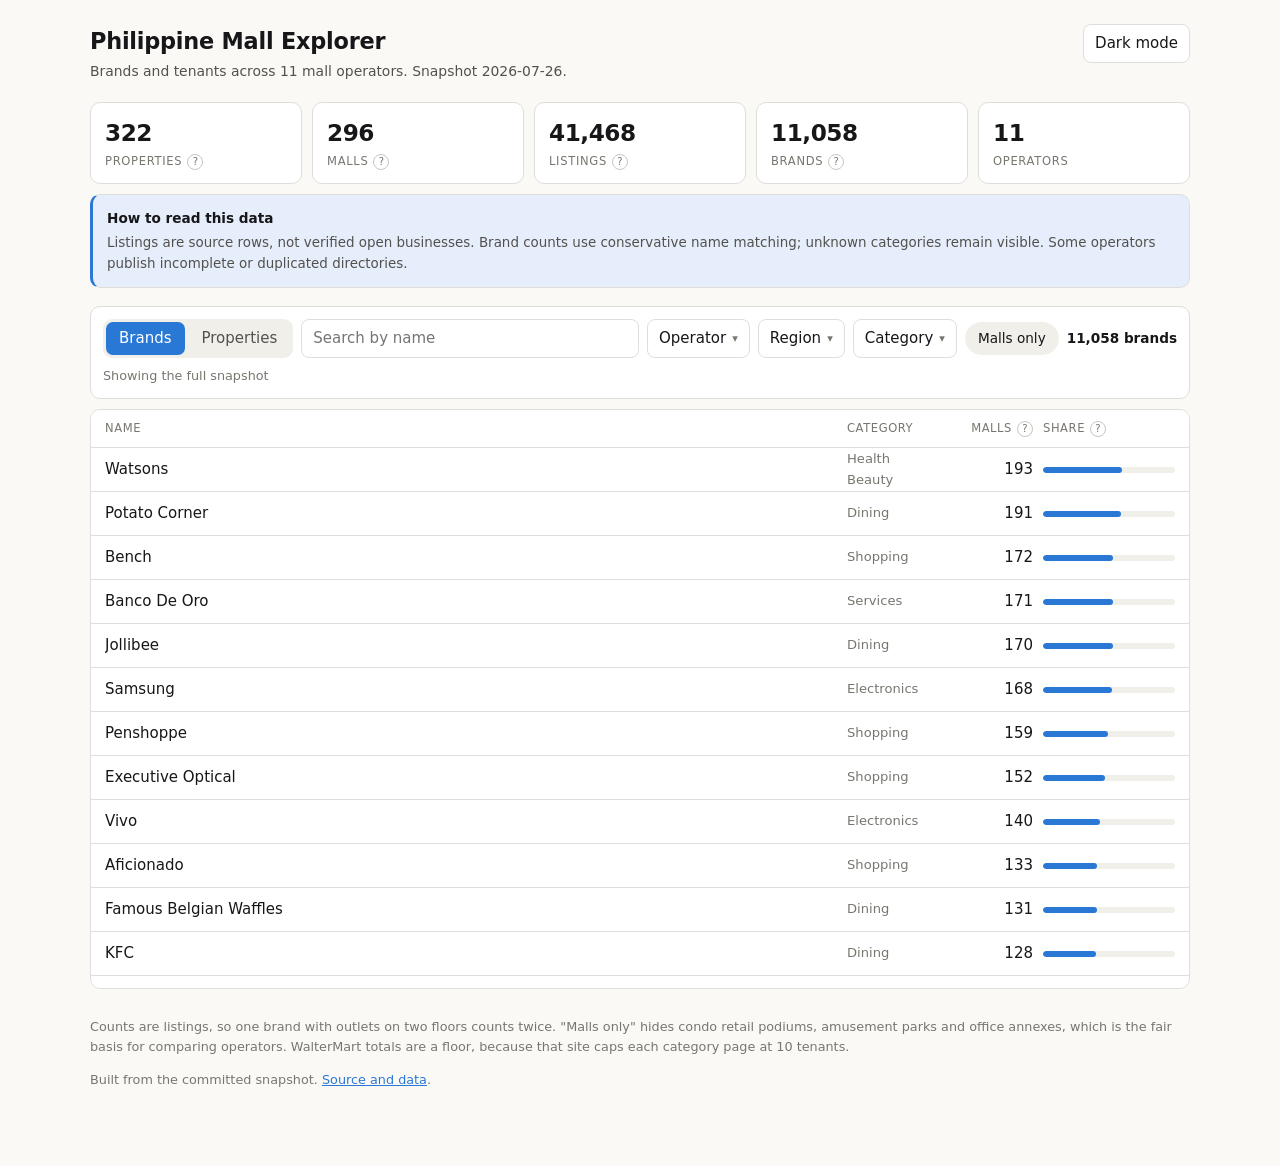
==== 4_website/site/index.html @ 61d58e34 "fix tooltips rendering as label text, and make column help follow the view The tooltips were opening" ====
<!doctype html>
<html lang="en">
<head>
<meta charset="utf-8">
<meta name="viewport" content="width=device-width, initial-scale=1">
<title>Philippine Mall Explorer</title>
<meta name="description" content="Search brands and tenants across 12 Philippine mall operators.">
<!-- Strict policy: no inline script, no remote origins. Everything this page
     needs is served from its own directory. -->
<meta http-equiv="Content-Security-Policy"
      content="default-src 'none'; script-src 'self'; style-src 'self'; connect-src 'self'; img-src 'self' data:; base-uri 'none'; form-action 'none';">
<meta name="referrer" content="no-referrer">
<link rel="icon" href="data:image/svg+xml,%3Csvg xmlns='http://www.w3.org/2000/svg' viewBox='0 0 16 16'%3E%3Crect width='16' height='16' rx='3' fill='%232a78d6'/%3E%3C/svg%3E">
<link rel="stylesheet" href="styles.css">
</head>
<body data-bundle="data-c61b09e41cab.json" data-snapshot="2026-07-26">
<div class="wrap">

  <header>
    <div>
      <h1>Philippine Mall Explorer</h1>
      <p class="sub">Brands and tenants across <span id="opcount">...</span> mall operators. Snapshot <span id="date">loading</span>.</p>
    </div>
    <div class="spacer"></div>
    <button id="theme" type="button">Dark mode</button>
  </header>

  <p id="loading" class="empty">Loading data.</p>
  <p id="error" class="empty" hidden role="alert"></p>

  <main id="app" hidden>
    <div class="stats" id="stats"></div>
    <section class="quality" id="quality" aria-label="Data quality notes"></section>

    <div class="controls">
      <div class="tabs" role="tablist" aria-label="What to browse">
        <button id="tab-brands" type="button" role="tab" aria-selected="true">Brands</button>
        <button id="tab-malls" type="button" role="tab" aria-selected="false">Properties</button>
      </div>

      <label class="search">
        <input id="q" type="search" placeholder="Search by name" autocomplete="off" spellcheck="false" aria-label="Search by name">
      </label>

      <div class="dd" id="dd-chain"></div>
      <div class="dd" id="dd-region"></div>
      <div class="dd" id="dd-category"></div>

      <button id="mallsOnly" class="chip" type="button" aria-pressed="false"
              title="Hides condo retail podiums, amusement parks and office annexes, so operators are compared on malls alone.">Malls only</button>
      <button id="reset" class="chip" type="button" hidden>Clear filters</button>

      <span class="count" id="count"></span>
      <span class="scope" id="scope" aria-live="polite"></span>
    </div>

    <div class="panel">
      <div class="thead">
        <div>Name</div>
        <div class="hide-sm" id="col-2">Category</div>
        <div class="n" id="col-3">Malls<button class="help" type="button" id="help-rank"
             title="Ranked by how many separate malls carry the brand, highest first. One mall counts once no matter how many outlets it has there.">?</button></div>
        <div class="hide-sm" id="col-4">Share<button class="help" type="button" id="help-share">?</button></div>
      </div>
      <div class="viewport" id="viewport" tabindex="0">
        <div class="sizer" id="sizer"><div class="window" id="window"></div></div>
      </div>
      <p class="empty" id="empty" hidden>Nothing matches those filters.</p>
    </div>

    <footer>
      <p>
        Counts are listings, so one brand with outlets on two floors counts twice.
        "Malls only" hides condo retail podiums, amusement parks and office annexes,
        which is the fair basis for comparing operators. WalterMart totals are a
        floor, because that site caps each category page at 10 tenants.
      </p>
      <p>Built from the committed snapshot. <a href="https://github.com/alpharomercoma/ph-malls-and-brands">Source and data</a>.</p>
    </footer>
  </main>

</div>
<script src="app.js" type="module"></script>
</body>
</html>
---- 4_website/site/styles.css ----
/* Philippine Mall Explorer
   Color budget follows 60/30/10:
     60% surface  -- page and card backgrounds
     30% structure -- text, borders, secondary fills
     10% accent    -- one blue, reserved for interactive state and data marks
   No gradients anywhere. Both themes are selected values, not an inverted flip. */

:root {
  color-scheme: light;
  --surface: #faf9f6;
  --surface-2: #ffffff;
  --surface-3: #f1efe9;
  --line: #e0deda;
  --line-strong: #c9c6c0;
  --ink: #17171a;
  --ink-2: #52514e;
  --ink-3: #78766f;
  --accent: #2a78d6;
  --accent-ink: #ffffff;
  --accent-soft: #e6eefb;
  --accent-2: #1baf7a;   /* second validated hue, category dots only */
  --radius: 10px;
  --row-h: 44px;
}

:root[data-theme="dark"] {
  color-scheme: dark;
  --surface: #131315;
  --surface-2: #1a1a1d;
  --surface-3: #232327;
  --line: #2e2e33;
  --line-strong: #43434a;
  --ink: #f4f4f2;
  --ink-2: #b9b8b3;
  --ink-3: #8b8a85;
  --accent: #3987e5;
  --accent-ink: #0b1420;
  --accent-soft: #17263a;
  --accent-2: #199e70;
}

@media (prefers-color-scheme: dark) {
  :root:not([data-theme="light"]) {
    color-scheme: dark;
    --surface: #131315;
    --surface-2: #1a1a1d;
    --surface-3: #232327;
    --line: #2e2e33;
    --line-strong: #43434a;
    --ink: #f4f4f2;
    --ink-2: #b9b8b3;
    --ink-3: #8b8a85;
    --accent: #3987e5;
    --accent-ink: #0b1420;
    --accent-soft: #17263a;
    --accent-2: #199e70;
  }
}

* { box-sizing: border-box; }

body {
  margin: 0;
  background: var(--surface);
  color: var(--ink);
  font: 15px/1.55 ui-sans-serif, system-ui, -apple-system, "Segoe UI", Roboto, sans-serif;
  -webkit-text-size-adjust: 100%;
}

.wrap { max-width: 1140px; margin: 0 auto; padding: 24px 20px 64px; }

/* ---------- header ---------- */
header { display: flex; align-items: flex-start; gap: 16px; flex-wrap: wrap; }
h1 { font-size: 1.4rem; margin: 0; letter-spacing: -0.01em; }
.sub { color: var(--ink-2); font-size: 0.87rem; margin: 2px 0 0; }
.spacer { flex: 1 1 auto; }

button, select, input {
  font: inherit;
  color: inherit;
  background: var(--surface-2);
  border: 1px solid var(--line);
  border-radius: 8px;
  padding: 7px 11px;
  min-height: 38px;
}
button { cursor: pointer; }
button:hover, select:hover { border-color: var(--line-strong); }
button:focus-visible, select:focus-visible, input:focus-visible {
  outline: 2px solid var(--accent);
  outline-offset: 1px;
}

/* ---------- stat tiles ---------- */
.stats {
  display: grid;
  grid-template-columns: repeat(auto-fit, minmax(132px, 1fr));
  gap: 10px;
  margin: 20px 0 8px;
}
.stat {
  background: var(--surface-2);
  border: 1px solid var(--line);
  border-radius: var(--radius);
  padding: 12px 14px;
}
.stat b { display: block; font-size: 1.45rem; letter-spacing: -0.02em; font-variant-numeric: tabular-nums; }
.stat span { display: block; color: var(--ink-3); font-size: 0.72rem; text-transform: uppercase; letter-spacing: 0.06em; margin-top: 2px; }
.quality { margin: 10px 0 18px; padding: 12px 14px; background: var(--accent-soft); border: 1px solid var(--line); border-left: 3px solid var(--accent); border-radius: var(--radius); color: var(--ink-2); }
.quality strong { color: var(--ink); font-size: 0.85rem; }
.quality p { margin: 3px 0 0; font-size: 0.84rem; }

/* ---------- controls ---------- */
.controls {
  display: flex;
  flex-wrap: wrap;
  gap: 8px;
  align-items: center;
  margin: 18px 0 10px;
  padding: 12px;
  background: var(--surface-2);
  border: 1px solid var(--line);
  border-radius: var(--radius);
}
.search { flex: 1 1 240px; min-width: 0; display: flex; }
.search input { width: 100%; }
.tabs { display: flex; gap: 4px; background: var(--surface-3); padding: 3px; border-radius: 9px; }
.tabs button { border: 0; background: transparent; min-height: 32px; padding: 5px 13px; border-radius: 7px; color: var(--ink-2); }
.tabs button[aria-selected="true"] { background: var(--accent); color: var(--accent-ink); }
.chip {
  border-radius: 999px;
  padding: 5px 12px;
  min-height: 32px;
  font-size: 0.85rem;
  background: var(--surface-3);
  border: 1px solid transparent;
}
.chip[aria-pressed="true"] { background: var(--accent-soft); border-color: var(--accent); color: var(--ink); }
.count { color: var(--ink); font-size: 0.85rem; margin-left: auto; font-variant-numeric: tabular-nums; font-weight: 600; }
.scope { width: 100%; color: var(--ink-3); font-size: 0.8rem; }

/* ---------- table ---------- */
.panel { background: var(--surface-2); border: 1px solid var(--line); border-radius: var(--radius); overflow: hidden; }
.thead, .row {
  display: grid;
  grid-template-columns: minmax(0, 1fr) 92px 84px 132px;
  align-items: center;
  gap: 10px;
  padding: 0 14px;
}
.thead {
  height: 38px;
  border-bottom: 1px solid var(--line);
  color: var(--ink-3);
  font-size: 0.72rem;
  text-transform: uppercase;
  letter-spacing: 0.05em;
  background: var(--surface-2);
}
.thead .n, .row .n { text-align: right; font-variant-numeric: tabular-nums; }

/* virtual list: only the visible window is in the DOM */
.viewport { height: 60vh; min-height: 320px; overflow-y: auto; overflow-x: hidden; position: relative; }
.sizer { position: relative; width: 100%; }
.window { position: absolute; top: 0; left: 0; right: 0; }
.row {
  height: var(--row-h);
  border-bottom: 1px solid var(--line);
  cursor: pointer;
  background: none;
  width: 100%;
  border-left: 0; border-right: 0; border-top: 0;
  text-align: left;
  border-radius: 0;
  min-height: 0;
}
.row:hover { background: var(--surface-3); }
.row[aria-expanded="true"] { background: var(--accent-soft); }
.row.has-quality-flag .name::after { content: " •"; color: var(--accent); }
.name { min-width: 0; overflow: hidden; text-overflow: ellipsis; white-space: nowrap; }
.muted { color: var(--ink-3); font-size: 0.82rem; }

/* magnitude bar: thin mark, rounded data end, anchored left */
.bar-cell { display: flex; align-items: center; gap: 8px; min-width: 0; }
.bar { height: 6px; border-radius: 3px; background: var(--accent); min-width: 2px; flex: 0 0 auto; }
.bar-track { flex: 1 1 auto; height: 6px; background: var(--surface-3); border-radius: 3px; overflow: hidden; }

.detail { padding: 12px 14px; border-bottom: 1px solid var(--line); background: var(--surface-3); }
.detail h3 { margin: 0 0 8px; font-size: 0.82rem; text-transform: uppercase; letter-spacing: 0.05em; color: var(--ink-3); }
.quality-note { margin: 0 0 8px; color: var(--ink-2); font-size: 0.82rem; }
.pills { display: flex; flex-wrap: wrap; gap: 6px; }
.pill { background: var(--surface-2); border: 1px solid var(--line); border-radius: 999px; padding: 3px 10px; font-size: 0.82rem; }

.empty { padding: 40px 16px; text-align: center; color: var(--ink-3); }
footer { margin-top: 28px; color: var(--ink-3); font-size: 0.8rem; }
footer a { color: var(--accent); }
code { background: var(--surface-3); border-radius: 4px; padding: 1px 5px; font-size: 0.85em; }

@media (max-width: 640px) {
  .wrap { padding: 16px 12px 48px; }
  .thead, .row { grid-template-columns: minmax(0, 1fr) 64px 96px; gap: 8px; }
  .thead .hide-sm, .row .hide-sm { display: none; }
  .viewport { height: 56vh; }
  .count { width: 100%; margin: 2px 0 0; }
}

@media (prefers-reduced-motion: reduce) {
  * { transition: none !important; animation: none !important; }
}

/* ---------- explanations ---------- */
.help {
  display: inline-flex; align-items: center; justify-content: center;
  width: 16px; height: 16px; margin-left: 5px; padding: 0;
  border-radius: 50%; border: 1px solid var(--line-strong);
  background: transparent; color: var(--ink-3);
  font-size: 10px; line-height: 1; min-height: 0; cursor: help;
}
.help:hover { border-color: var(--accent); color: var(--accent); }
/* The popover is a <span> inside .stat span and inside .thead, both of which
   style their spans as small uppercase labels and match it directly. Those
   selectors carry specificity (0,1,1), so this rule has to exceed them or the
   tooltip renders as tiny uppercase text and reads as a stray label. */
.wrap .help-popover {
  position: absolute; z-index: 30; top: calc(100% + 6px); left: 0;
  width: min(300px, 80vw); padding: 10px 12px;
  background: var(--surface-2); border: 1px solid var(--line-strong);
  border-radius: 8px; box-shadow: 0 6px 20px rgba(0, 0, 0, 0.14);
  color: var(--ink); font-size: 0.82rem; font-weight: 400;
  line-height: 1.45; text-transform: none; letter-spacing: normal;
  text-align: left; white-space: normal; display: block;
}
.stat { position: relative; }
.stat span { display: flex; align-items: center; }

/* ---------- mobile presentation ---------- */
@media (max-width: 640px) {
  .stats { grid-template-columns: repeat(2, 1fr); gap: 8px; }
  .stat { padding: 10px 12px; }
  .stat b { font-size: 1.2rem; }
  .stat:first-child { grid-column: 1 / -1; }
  .stat:first-child b { font-size: 1.7rem; }
  .controls { padding: 10px; gap: 6px; }
  .search { flex: 1 1 100%; order: -1; }
  .tabs { flex: 1 1 100%; }
  .tabs button { flex: 1; }
  select { flex: 1 1 calc(50% - 3px); min-width: 0; }
  #mallsOnly { flex: 1 1 100%; }
  .row .n { font-weight: 600; }
  .detail { padding: 10px 12px; }
  .pill { font-size: 0.78rem; padding: 3px 8px; }
  footer { font-size: 0.76rem; }
}

/* ---------- multi-select dropdowns ----------
   A compact trigger in the control row opens a box of checkboxes, so several
   values can be active at once without the controls growing. */
.dd { position: relative; }
.dd > button {
  display: inline-flex; align-items: center; gap: 6px;
  background: var(--surface-2); border: 1px solid var(--line);
  border-radius: 8px; padding: 7px 11px; min-height: 38px;
  white-space: nowrap;
}
.dd > button[aria-expanded="true"] { border-color: var(--accent); }
.dd .badge {
  background: var(--accent); color: var(--accent-ink);
  border-radius: 999px; padding: 0 6px; min-width: 18px;
  font-size: 0.72rem; line-height: 18px; text-align: center;
  font-variant-numeric: tabular-nums;
}
.dd .caret { color: var(--ink-3); font-size: 0.7rem; }

.dd-panel {
  position: absolute; z-index: 20; top: calc(100% + 5px); left: 0;
  min-width: 232px; max-height: 320px; overflow-y: auto;
  background: var(--surface-2); border: 1px solid var(--line-strong);
  border-radius: var(--radius); padding: 5px;
  box-shadow: 0 6px 20px rgba(0, 0, 0, 0.10);
}
:root[data-theme="dark"] .dd-panel { box-shadow: 0 6px 20px rgba(0, 0, 0, 0.5); }
.dd-panel[hidden] { display: none; }
.dd-opt {
  display: flex; align-items: center; gap: 9px; width: 100%;
  padding: 7px 9px; border: 0; border-radius: 7px; background: none;
  text-align: left; min-height: 36px; font-size: 0.88rem;
}
.dd-opt:hover:not(:disabled) { background: var(--surface-3); }
.dd-opt:disabled { opacity: 0.4; cursor: not-allowed; }
.dd-opt .box {
  width: 15px; height: 15px; flex: 0 0 15px; border-radius: 4px;
  border: 1.5px solid var(--line-strong); display: inline-flex;
  align-items: center; justify-content: center; font-size: 10px;
  color: var(--accent-ink);
}
.dd-opt[aria-checked="true"] .box { background: var(--accent); border-color: var(--accent); }
.dd-panel--cat .dd-opt[aria-checked="true"] .box { background: var(--accent-2); border-color: var(--accent-2); }
.dd-opt .label { flex: 1 1 auto; min-width: 0; overflow: hidden; text-overflow: ellipsis; }
.dd-opt .n2 { color: var(--ink-3); font-size: 0.78rem; font-variant-numeric: tabular-nums; }

@media (max-width: 640px) {
  .dd { flex: 1 1 calc(50% - 3px); }
  .dd > button { width: 100%; justify-content: space-between; }
  .dd-panel { min-width: 100%; max-height: 260px; }
}
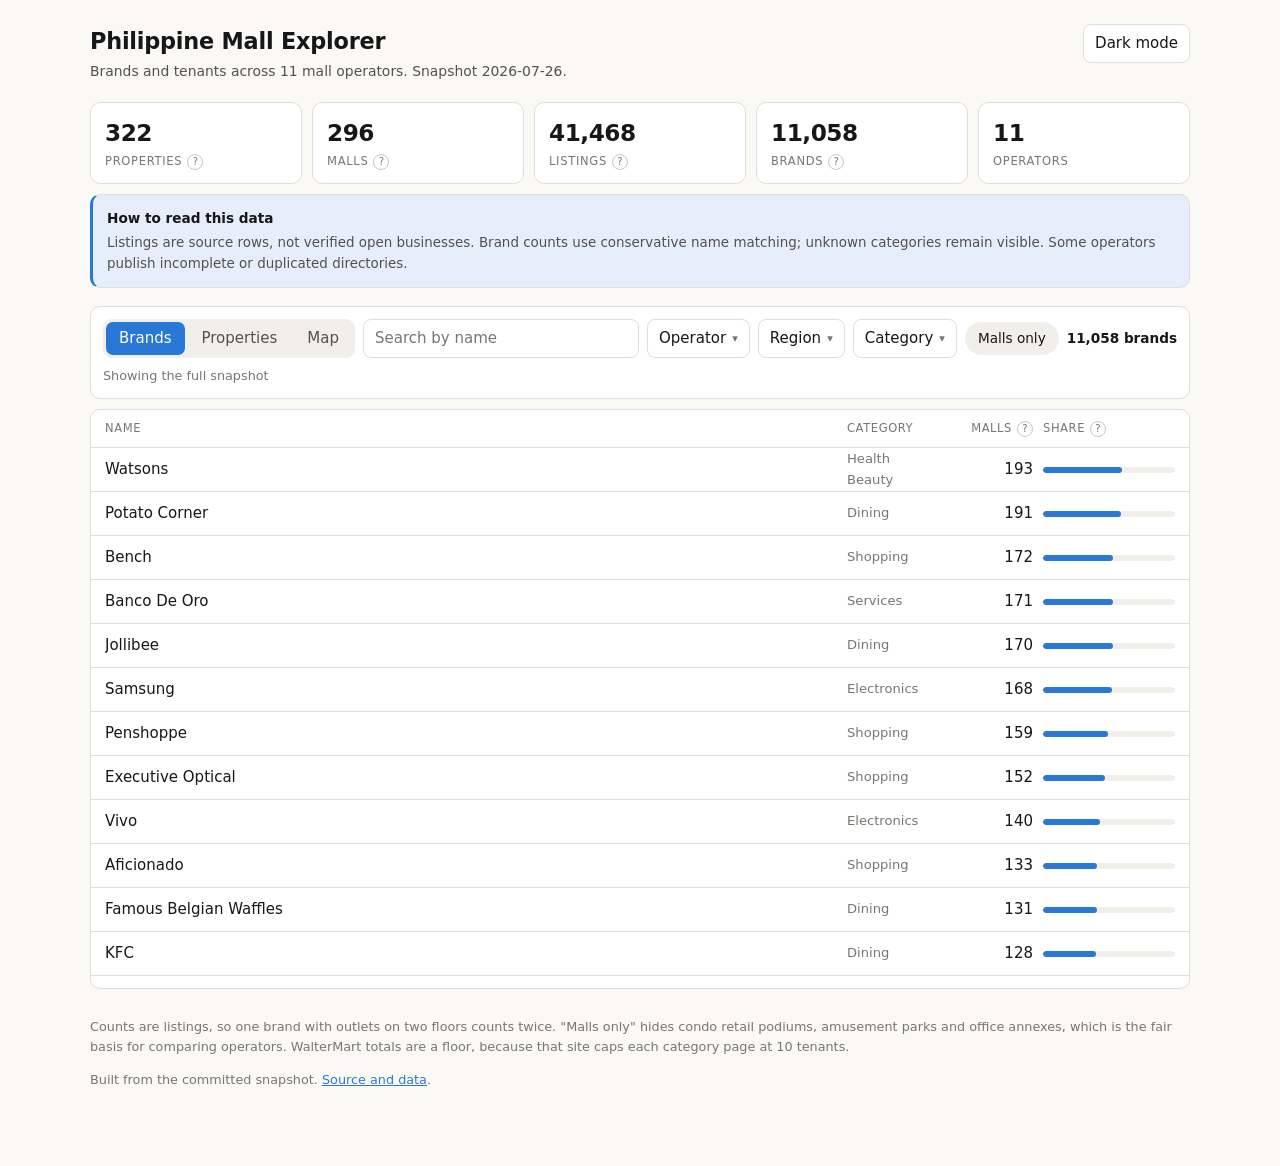
==== commit 99b5e6e1: "add an interactive map of every property Coordinates come from three sources, in descending order of" ====
--- a/4_website/site/index.html
+++ b/4_website/site/index.html
@@ -5,15 +5,18 @@
 <meta name="viewport" content="width=device-width, initial-scale=1">
 <title>Philippine Mall Explorer</title>
 <meta name="description" content="Search brands and tenants across 12 Philippine mall operators.">
-<!-- Strict policy: no inline script, no remote origins. Everything this page
-     needs is served from its own directory. -->
+<!-- Strict policy: no inline script, and code only from this directory. The one
+     remote origin is the map tile host, and the img-src below is rewritten from
+     MALLSCAPE_TILE_URL at build time so the two can never disagree. -->
 <meta http-equiv="Content-Security-Policy"
-      content="default-src 'none'; script-src 'self'; style-src 'self'; connect-src 'self'; img-src 'self' data:; base-uri 'none'; form-action 'none';">
+      content="default-src 'none'; script-src 'self'; style-src 'self'; connect-src 'self'; img-src 'self' data: https://tile.openstreetmap.org; base-uri 'none'; form-action 'none';">
 <meta name="referrer" content="no-referrer">
 <link rel="icon" href="data:image/svg+xml,%3Csvg xmlns='http://www.w3.org/2000/svg' viewBox='0 0 16 16'%3E%3Crect width='16' height='16' rx='3' fill='%232a78d6'/%3E%3C/svg%3E">
 <link rel="stylesheet" href="styles.css">
 </head>
-<body data-bundle="data-c61b09e41cab.json" data-snapshot="2026-07-26">
+<body data-bundle="data-5adf48abc661.json" data-snapshot="2026-07-26"
+      data-tiles="https://tile.openstreetmap.org/{z}/{x}/{y}.png"
+      data-tile-attribution="© OpenStreetMap contributors">
 <div class="wrap">
 
   <header>
@@ -36,6 +39,7 @@
       <div class="tabs" role="tablist" aria-label="What to browse">
         <button id="tab-brands" type="button" role="tab" aria-selected="true">Brands</button>
         <button id="tab-malls" type="button" role="tab" aria-selected="false">Properties</button>
+        <button id="tab-map" type="button" role="tab" aria-selected="false">Map</button>
       </div>
 
       <label class="search">
@@ -49,12 +53,25 @@
       <button id="mallsOnly" class="chip" type="button" aria-pressed="false"
               title="Hides condo retail podiums, amusement parks and office annexes, so operators are compared on malls alone.">Malls only</button>
       <button id="reset" class="chip" type="button" hidden>Clear filters</button>
+      <button id="focus" class="chip chip--focus" type="button" hidden></button>
 
       <span class="count" id="count"></span>
       <span class="scope" id="scope" aria-live="polite"></span>
     </div>
 
-    <div class="panel">
+    <div class="panel map-panel" id="mapPanel" hidden>
+      <div class="mapbar">
+        <span class="mapcount" id="mapcount"></span>
+        <button id="mapfit" class="chip" type="button">Fit to results</button>
+      </div>
+      <div class="mapgrid">
+        <div id="map" aria-label="Map of Philippine mall properties" tabindex="0"></div>
+        <aside class="maplist" id="maplist" aria-label="Properties shown on the map"></aside>
+      </div>
+      <p class="mapnote" id="mapnote"></p>
+    </div>
+
+    <div class="panel" id="listPanel">
       <div class="thead">
         <div>Name</div>
         <div class="hide-sm" id="col-2">Category</div>
@@ -75,7 +92,7 @@
         which is the fair basis for comparing operators. WalterMart totals are a
         floor, because that site caps each category page at 10 tenants.
       </p>
-      <p>Built from the committed snapshot. <a href="https://github.com/alpharomercoma/ph-malls-and-brands">Source and data</a>.</p>
+      <p>Built from the committed snapshot. <a href="https://github.com/alpharomercoma/philippine-mall-explorer">Source and data</a>.</p>
     </footer>
   </main>
 
--- a/4_website/site/styles.css
+++ b/4_website/site/styles.css
@@ -303,3 +303,151 @@
   .dd > button { width: 100%; justify-content: space-between; }
   .dd-panel { min-width: 100%; max-height: 260px; }
 }
+
+/* ---------- map ----------
+   leaflet.css is injected at runtime, so it lands after this file and wins any
+   tie on specificity. Every override below is therefore scoped by #mapPanel,
+   which no Leaflet selector can reach. */
+.map-panel { padding: 0; }
+.mapbar {
+  display: flex; align-items: center; gap: 10px;
+  height: 44px; padding: 0 10px 0 14px;
+  border-bottom: 1px solid var(--line);
+}
+.mapcount {
+  margin-right: auto; font-size: 0.85rem; font-weight: 600;
+  font-variant-numeric: tabular-nums;
+}
+/* The archipelago is roughly 17 degrees tall and 11 wide, so a short, wide
+   canvas forces a zoom level where most of the view is sea. Height buys back
+   zoom; the list column absorbs the width the map cannot use. */
+.mapgrid {
+  display: grid;
+  grid-template-columns: minmax(0, 1fr) 264px;
+  /* The height lives on the row, not on the map. Put it on the map alone and
+     the list, which has no intrinsic limit, stretches the row to 309 items. */
+  height: clamp(400px, 74vh, 760px);
+}
+#map {
+  height: 100%;
+  width: 100%;
+  background: var(--surface-3);
+}
+#map:focus-visible { outline: 2px solid var(--accent); outline-offset: -2px; }
+
+.maplist {
+  border-left: 1px solid var(--line);
+  min-height: 0;          /* lets a grid child scroll instead of growing */
+  overflow-y: auto;
+  padding: 8px;
+  background: var(--surface-2);
+}
+.maplist h3 {
+  margin: 4px 6px 8px;
+  font-size: 0.7rem; text-transform: uppercase; letter-spacing: 0.05em;
+  color: var(--ink-3);
+}
+.maplist-item {
+  display: flex; align-items: center; gap: 8px; width: 100%;
+  padding: 6px 8px; min-height: 34px;
+  border: 0; border-radius: 7px; background: none;
+  text-align: left; font-size: 0.83rem;
+}
+.maplist-item:hover { background: var(--surface-3); }
+.maplist-item .name { flex: 1 1 auto; min-width: 0; overflow: hidden; text-overflow: ellipsis; white-space: nowrap; }
+.maplist-item .n { color: var(--ink-3); font-size: 0.78rem; font-variant-numeric: tabular-nums; }
+
+.mapnote {
+  display: flex; flex-wrap: wrap; align-items: center; gap: 6px 14px;
+  margin: 0; padding: 10px 14px;
+  border-top: 1px solid var(--line);
+  color: var(--ink-3); font-size: 0.78rem;
+}
+.mapnote .credit { margin-left: auto; }
+.mapnote a { color: var(--accent); }
+.legend { display: inline-flex; align-items: center; gap: 6px; }
+.legend .dot {
+  width: 11px; height: 11px; border-radius: 50%;
+  background: var(--accent); border: 1.5px solid var(--accent);
+}
+.legend .dot--approx { background: transparent; }
+.legend span { margin-right: 4px; }
+
+/* markers: one accent hue, area carrying the value */
+#mapPanel .pin { fill: var(--accent); stroke: var(--surface-2); }
+#mapPanel .pin:hover { fill: var(--ink); }
+#mapPanel .pin:focus-visible { outline: 2px solid var(--ink); outline-offset: 2px; }
+#mapPanel .pin--approx { fill: transparent; stroke: var(--accent); stroke-dasharray: 3 2; }
+
+#mapPanel .cluster { background: none; border: 0; }
+#mapPanel .cluster-label {
+  display: flex; align-items: center; justify-content: center;
+  width: 100%; height: 100%; border-radius: 50%;
+  background: var(--accent); color: var(--accent-ink);
+  border: 2px solid var(--surface-2);
+  font-size: 0.78rem; font-weight: 600; font-variant-numeric: tabular-nums;
+}
+#mapPanel .cluster:hover .cluster-label { background: var(--ink); }
+
+/* Leaflet chrome, restyled to the page rather than to its own defaults */
+#mapPanel .leaflet-container { font: inherit; background: var(--surface-3); }
+#mapPanel .leaflet-bar a {
+  background: var(--surface-2); color: var(--ink);
+  border-bottom-color: var(--line);
+}
+#mapPanel .leaflet-bar a:hover { background: var(--surface-3); color: var(--ink); }
+#mapPanel .leaflet-bar { border: 1px solid var(--line-strong); box-shadow: none; }
+#mapPanel .leaflet-popup-content-wrapper,
+#mapPanel .leaflet-popup-tip {
+  background: var(--surface-2); color: var(--ink);
+  border: 1px solid var(--line-strong); box-shadow: 0 6px 20px rgba(0, 0, 0, 0.14);
+}
+#mapPanel .leaflet-popup-content { margin: 12px 14px; font-size: 0.84rem; line-height: 1.5; }
+#mapPanel .leaflet-popup-close-button { color: var(--ink-3); }
+.popup strong { display: block; font-size: 0.94rem; }
+.popup-meta { margin: 2px 0 8px; color: var(--ink-3); font-size: 0.78rem; }
+/* No scroller here: a fixed height cuts the last row of pills in half, which
+   reads as a rendering fault. The popup shows a short list and says how many
+   more there are, so it can simply be as tall as its content. */
+.popup .pills { gap: 5px; }
+.popup-flag { margin: 8px 0 0; color: var(--ink-2); font-size: 0.76rem; }
+
+/* Tiles are a light-themed raster, so dark mode inverts them rather than
+   pulling in a second tile source. Markers sit above the filter, untouched. */
+:root[data-theme="dark"] #mapPanel .leaflet-tile {
+  filter: invert(1) hue-rotate(180deg) brightness(0.92) contrast(0.92);
+}
+@media (prefers-color-scheme: dark) {
+  :root:not([data-theme="light"]) #mapPanel .leaflet-tile {
+    filter: invert(1) hue-rotate(180deg) brightness(0.92) contrast(0.92);
+  }
+}
+
+/* the brand focus chip, and the button that sets it */
+.chip--focus { background: var(--accent); color: var(--accent-ink); border-color: var(--accent); }
+.chip--focus:hover { border-color: var(--accent); }
+.detail h3 { display: flex; align-items: center; gap: 10px; }
+.chip--map {
+  text-transform: none; letter-spacing: normal;
+  font-size: 0.76rem; min-height: 26px; padding: 2px 10px;
+  border: 1px solid var(--line-strong); background: var(--surface-2);
+  color: var(--ink-2);
+}
+.chip--map:hover { border-color: var(--accent); color: var(--accent); }
+
+/* Below this the map would be squeezed by the list, and the Properties tab
+   already lists the same set, so the column goes rather than shrinks. */
+@media (max-width: 900px) {
+  .mapgrid { grid-template-columns: minmax(0, 1fr); }
+  .maplist { display: none; }
+}
+
+@media (max-width: 640px) {
+  .mapgrid { height: clamp(340px, 58vh, 520px); }
+}
+
+@media (max-width: 640px) {
+  .mapbar { padding: 0 8px 0 12px; }
+  .mapnote { font-size: 0.74rem; padding: 9px 12px; }
+  .mapnote .credit { margin-left: 0; }
+}
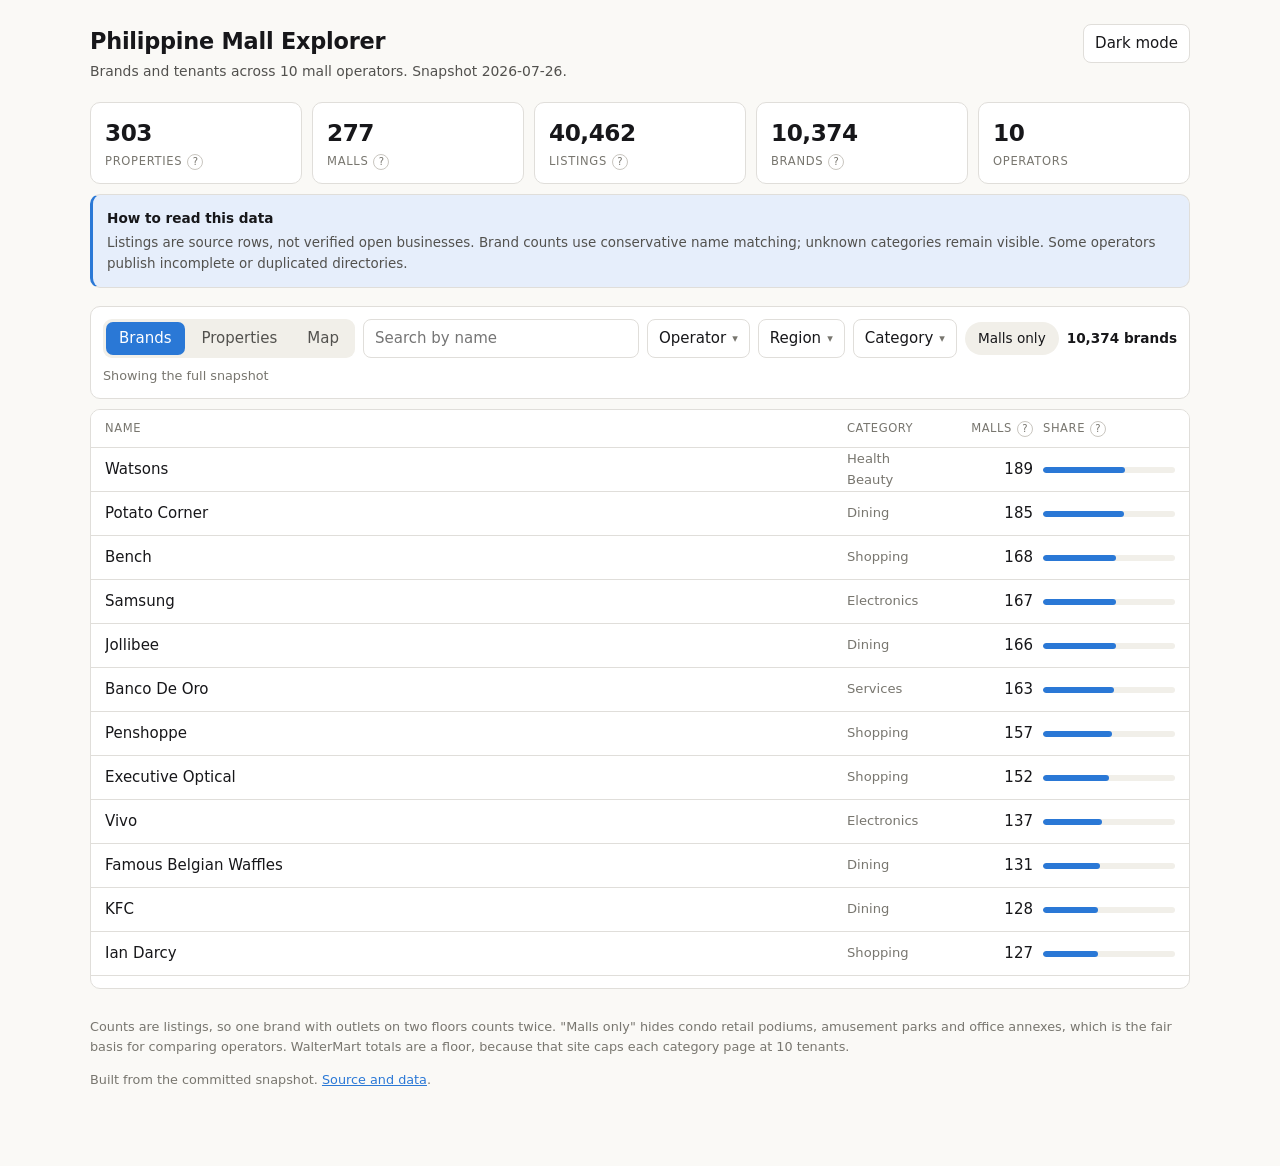
==== commit e0fb78e7: "remove XentroMalls entirely Its source cannot be parsed correctly and cannot be fixed from our side." ====
--- a/4_website/site/index.html
+++ b/4_website/site/index.html
@@ -4,7 +4,7 @@
 <meta charset="utf-8">
 <meta name="viewport" content="width=device-width, initial-scale=1">
 <title>Philippine Mall Explorer</title>
-<meta name="description" content="Search brands and tenants across 12 Philippine mall operators.">
+<meta name="description" content="Search brands and tenants across Philippine mall operators.">
 <!-- Strict policy: no inline script, and code only from this directory. The one
      remote origin is the map tile host, and the img-src below is rewritten from
      MALLSCAPE_TILE_URL at build time so the two can never disagree. -->
@@ -14,7 +14,7 @@
 <link rel="icon" href="data:image/svg+xml,%3Csvg xmlns='http://www.w3.org/2000/svg' viewBox='0 0 16 16'%3E%3Crect width='16' height='16' rx='3' fill='%232a78d6'/%3E%3C/svg%3E">
 <link rel="stylesheet" href="styles.css">
 </head>
-<body data-bundle="data-5adf48abc661.json" data-snapshot="2026-07-26"
+<body data-bundle="data-80f59283f1f2.json" data-snapshot="2026-07-26"
       data-tiles="https://tile.openstreetmap.org/{z}/{x}/{y}.png"
       data-tile-attribution="© OpenStreetMap contributors">
 <div class="wrap">
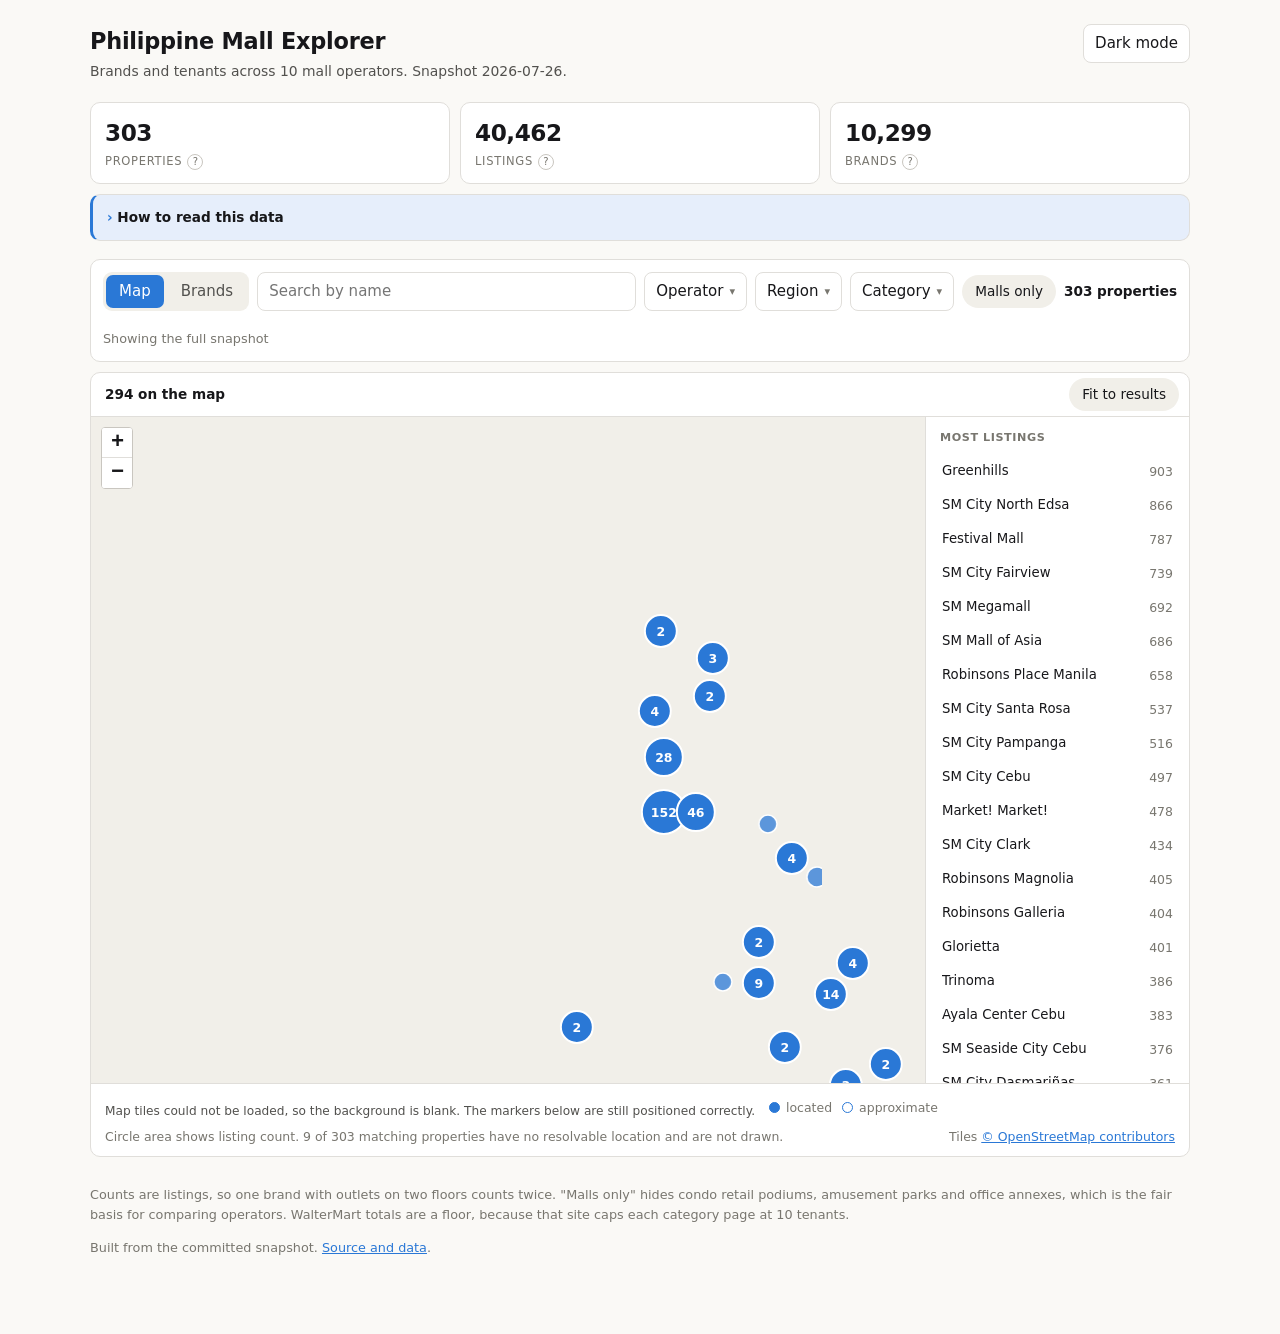
==== commit 2d6b5423: "fix the data discrepancies and rebuild the interface around the map Data   Ortigas categories were u" ====
--- a/4_website/site/index.html
+++ b/4_website/site/index.html
@@ -14,7 +14,7 @@
 <link rel="icon" href="data:image/svg+xml,%3Csvg xmlns='http://www.w3.org/2000/svg' viewBox='0 0 16 16'%3E%3Crect width='16' height='16' rx='3' fill='%232a78d6'/%3E%3C/svg%3E">
 <link rel="stylesheet" href="styles.css">
 </head>
-<body data-bundle="data-80f59283f1f2.json" data-snapshot="2026-07-26"
+<body data-bundle="data-33032df8560a.json" data-snapshot="2026-07-26"
       data-tiles="https://tile.openstreetmap.org/{z}/{x}/{y}.png"
       data-tile-attribution="© OpenStreetMap contributors">
 <div class="wrap">
@@ -33,13 +33,15 @@
 
   <main id="app" hidden>
     <div class="stats" id="stats"></div>
-    <section class="quality" id="quality" aria-label="Data quality notes"></section>
+    <details class="quality" id="quality">
+      <summary>How to read this data</summary>
+      <p id="qualityText"></p>
+    </details>
 
     <div class="controls">
       <div class="tabs" role="tablist" aria-label="What to browse">
-        <button id="tab-brands" type="button" role="tab" aria-selected="true">Brands</button>
-        <button id="tab-malls" type="button" role="tab" aria-selected="false">Properties</button>
-        <button id="tab-map" type="button" role="tab" aria-selected="false">Map</button>
+        <button id="tab-map" type="button" role="tab" aria-selected="true">Map</button>
+        <button id="tab-brands" type="button" role="tab" aria-selected="false">Brands</button>
       </div>
 
       <label class="search">
@@ -56,10 +58,11 @@
       <button id="focus" class="chip chip--focus" type="button" hidden></button>
 
       <span class="count" id="count"></span>
+      <div class="hits" id="hits" hidden></div>
       <span class="scope" id="scope" aria-live="polite"></span>
     </div>
 
-    <div class="panel map-panel" id="mapPanel" hidden>
+    <div class="panel map-panel" id="mapPanel">
       <div class="mapbar">
         <span class="mapcount" id="mapcount"></span>
         <button id="mapfit" class="chip" type="button">Fit to results</button>
@@ -71,13 +74,12 @@
       <p class="mapnote" id="mapnote"></p>
     </div>
 
-    <div class="panel" id="listPanel">
+    <div class="panel" id="listPanel" hidden>
       <div class="thead">
         <div>Name</div>
         <div class="hide-sm" id="col-2">Category</div>
-        <div class="n" id="col-3">Malls<button class="help" type="button" id="help-rank"
-             title="Ranked by how many separate malls carry the brand, highest first. One mall counts once no matter how many outlets it has there.">?</button></div>
-        <div class="hide-sm" id="col-4">Share<button class="help" type="button" id="help-share">?</button></div>
+        <div class="n reach" id="col-3">Reach<button class="help" type="button" id="help-rank"
+             title="How many separate malls carry this brand, and that as a share of the malls matching your filters.">?</button></div>
       </div>
       <div class="viewport" id="viewport" tabindex="0">
         <div class="sizer" id="sizer"><div class="window" id="window"></div></div>
--- a/4_website/site/styles.css
+++ b/4_website/site/styles.css
@@ -143,13 +143,13 @@
 .panel { background: var(--surface-2); border: 1px solid var(--line); border-radius: var(--radius); overflow: hidden; }
 .thead, .row {
   display: grid;
-  grid-template-columns: minmax(0, 1fr) 92px 84px 132px;
+  grid-template-columns: minmax(0, 1fr) 110px 160px;
   align-items: center;
   gap: 10px;
   padding: 0 14px;
 }
 .thead {
-  height: 38px;
+  min-height: 38px;
   border-bottom: 1px solid var(--line);
   color: var(--ink-3);
   font-size: 0.72rem;
@@ -180,10 +180,12 @@
 .name { min-width: 0; overflow: hidden; text-overflow: ellipsis; white-space: nowrap; }
 .muted { color: var(--ink-3); font-size: 0.82rem; }
 
-/* magnitude bar: thin mark, rounded data end, anchored left */
-.bar-cell { display: flex; align-items: center; gap: 8px; min-width: 0; }
-.bar { height: 6px; border-radius: 3px; background: var(--accent); min-width: 2px; flex: 0 0 auto; }
-.bar-track { flex: 1 1 auto; height: 6px; background: var(--surface-3); border-radius: 3px; overflow: hidden; }
+/* Reach: the count with its share beside it. The column header names the
+   denominator, so the percentage is never orphaned. */
+.reach { display: flex; align-items: baseline; justify-content: flex-end; gap: 7px; }
+.reach b { font-variant-numeric: tabular-nums; font-weight: 600; }
+.reach .pct { color: var(--ink-3); font-size: 0.78rem; font-variant-numeric: tabular-nums; min-width: 30px; text-align: right; }
+.thead .reach { justify-content: flex-end; }
 
 .detail { padding: 12px 14px; border-bottom: 1px solid var(--line); background: var(--surface-3); }
 .detail h3 { margin: 0 0 8px; font-size: 0.82rem; text-transform: uppercase; letter-spacing: 0.05em; color: var(--ink-3); }
@@ -198,7 +200,7 @@
 
 @media (max-width: 640px) {
   .wrap { padding: 16px 12px 48px; }
-  .thead, .row { grid-template-columns: minmax(0, 1fr) 64px 96px; gap: 8px; }
+  .thead, .row { grid-template-columns: minmax(0, 1fr) 116px; gap: 8px; }
   .thead .hide-sm, .row .hide-sm { display: none; }
   .viewport { height: 56vh; }
   .count { width: 100%; margin: 2px 0 0; }
@@ -435,15 +437,21 @@
 }
 .chip--map:hover { border-color: var(--accent); color: var(--accent); }
 
-/* Below this the map would be squeezed by the list, and the Properties tab
-   already lists the same set, so the column goes rather than shrinks. */
+/* Narrow screens stack instead of hiding. The property list is no longer
+   available anywhere else, so removing it here would leave a phone with a map
+   and no way to read the results as a list. */
 @media (max-width: 900px) {
-  .mapgrid { grid-template-columns: minmax(0, 1fr); }
-  .maplist { display: none; }
-}
-
-@media (max-width: 640px) {
-  .mapgrid { height: clamp(340px, 58vh, 520px); }
+  .mapgrid {
+    grid-template-columns: minmax(0, 1fr);
+    grid-template-rows: auto auto;
+    height: auto;
+  }
+  #map { height: clamp(340px, 52vh, 520px); }
+  .maplist {
+    border-left: 0;
+    border-top: 1px solid var(--line);
+    max-height: 40vh;
+  }
 }
 
 @media (max-width: 640px) {
@@ -451,3 +459,28 @@
   .mapnote { font-size: 0.74rem; padding: 9px 12px; }
   .mapnote .credit { margin-left: 0; }
 }
+
+/* ---------- brand hits under the search box ----------
+   The bridge from a brand query to the map. Without it, typing a brand name in
+   the map view filters property names and finds nothing. */
+.hits {
+  display: flex; flex-wrap: wrap; align-items: center; gap: 6px;
+  width: 100%; padding-top: 2px;
+}
+.hits-lead { color: var(--ink-2); font-size: 0.8rem; margin-right: 2px; }
+.chip--hit {
+  background: var(--accent-soft); border-color: var(--accent);
+  color: var(--ink); font-size: 0.8rem;
+}
+.chip--hit:hover { background: var(--accent); color: var(--accent-ink); }
+
+/* ---------- data-quality disclosure ----------
+   Three sentences that never change do not deserve permanent prime space, but
+   they do have to stay one click away. */
+.quality summary {
+  cursor: pointer; color: var(--ink); font-size: 0.85rem; font-weight: 600;
+  list-style: none;
+}
+.quality summary::-webkit-details-marker { display: none; }
+.quality summary::before { content: "\203a  "; color: var(--accent); }
+.quality[open] summary::before { content: "\2039  "; }
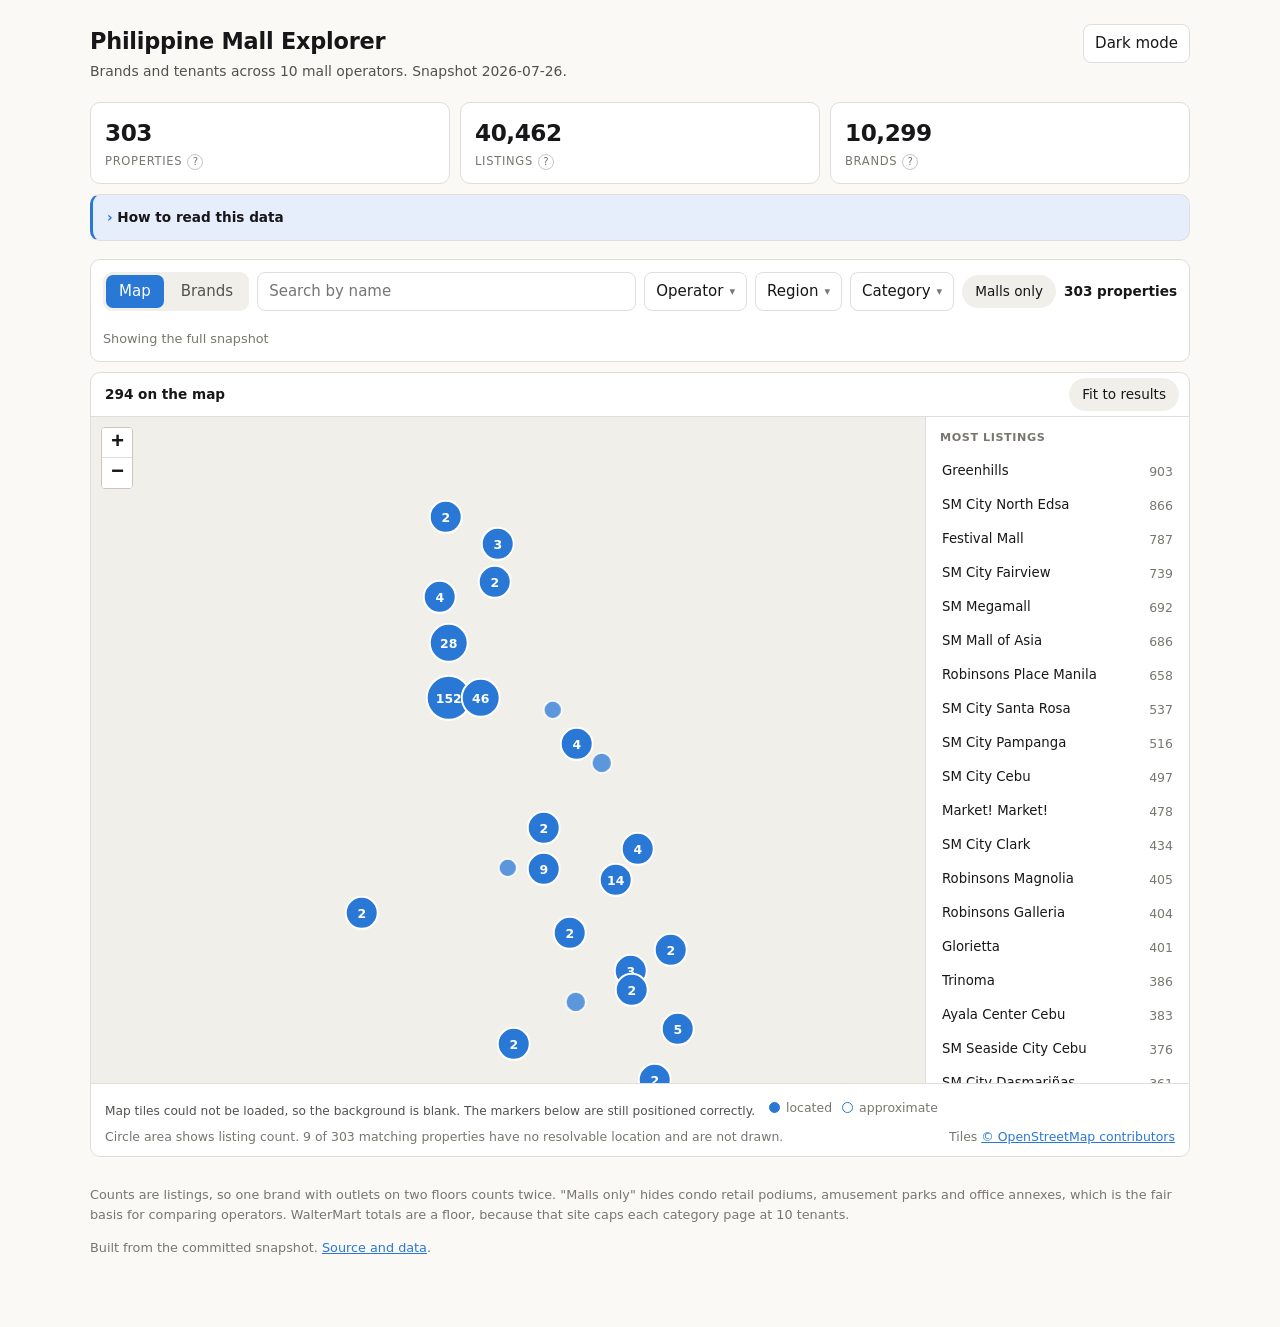
==== commit 570dc8ac: "send a referrer with tile requests, so they stop being refused The page sets no-referrer, and the de" ====
--- a/4_website/site/index.html
+++ b/4_website/site/index.html
@@ -16,7 +16,8 @@
 </head>
 <body data-bundle="data-33032df8560a.json" data-snapshot="2026-07-26"
       data-tiles="https://tile.openstreetmap.org/{z}/{x}/{y}.png"
-      data-tile-attribution="© OpenStreetMap contributors">
+      data-tile-attribution="© OpenStreetMap contributors"
+      data-tile-referrer="strict-origin-when-cross-origin">
 <div class="wrap">
 
   <header>
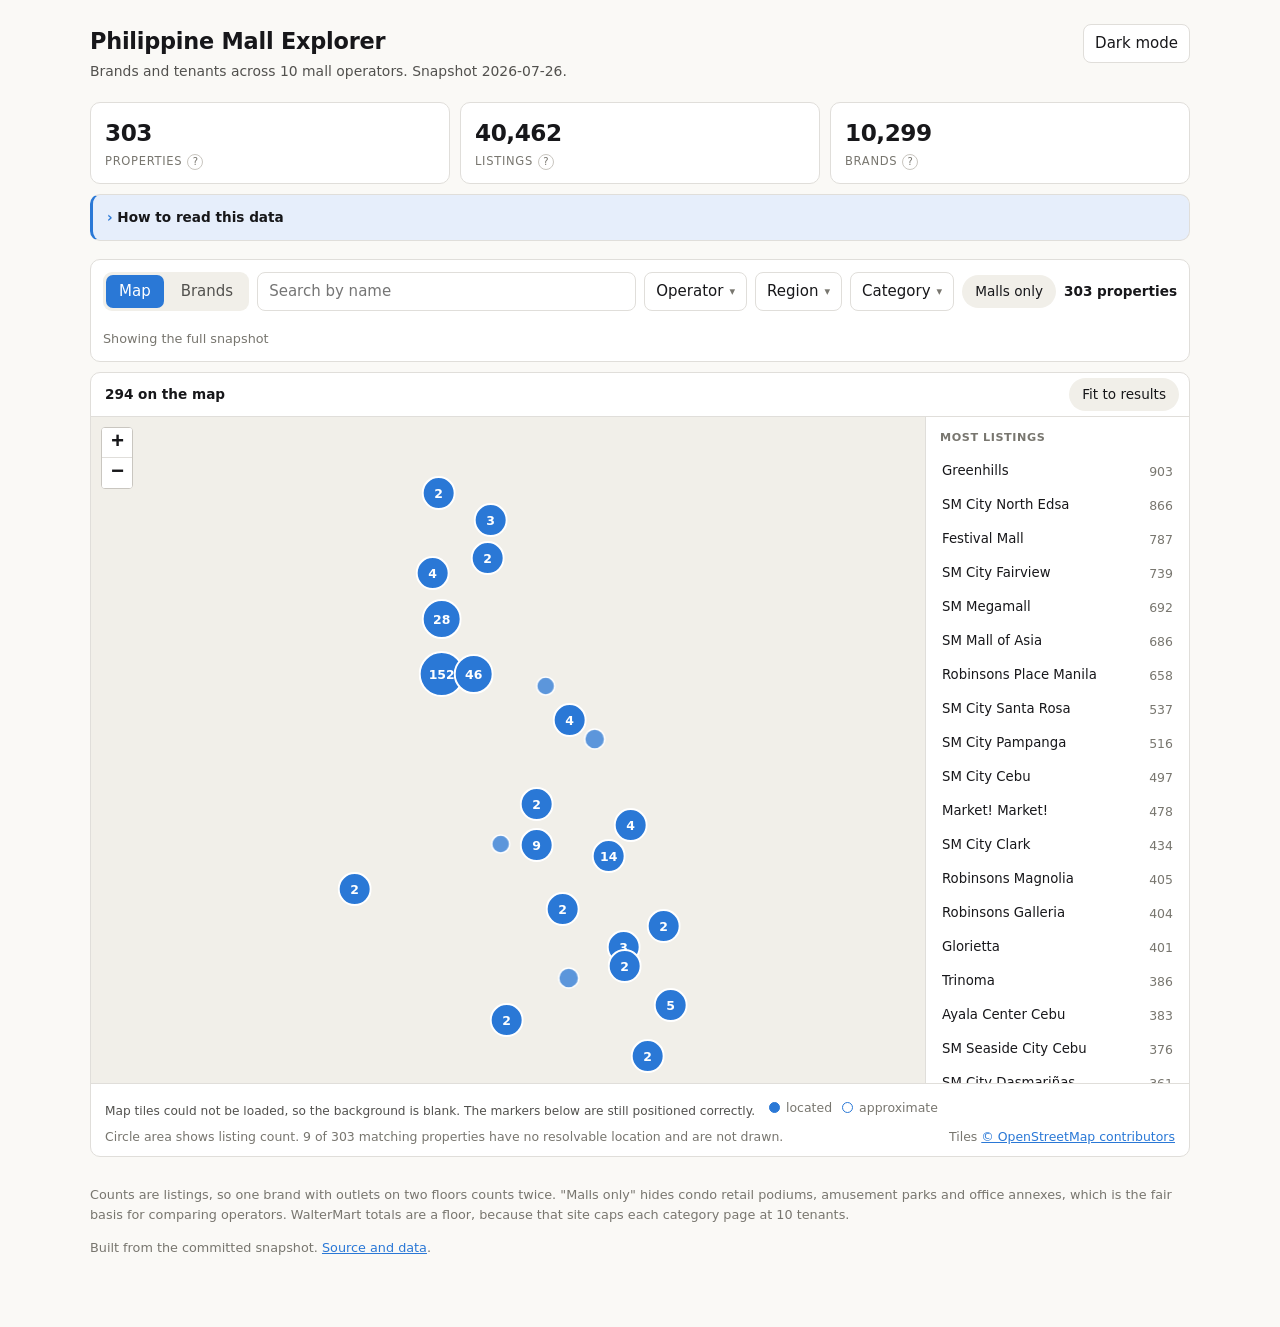
==== commit 769f9de2: "version the code assets so a deploy cannot serve stale JavaScript Found while verifying the referrer" ====
--- a/4_website/site/index.html
+++ b/4_website/site/index.html
@@ -12,12 +12,13 @@
       content="default-src 'none'; script-src 'self'; style-src 'self'; connect-src 'self'; img-src 'self' data: https://tile.openstreetmap.org; base-uri 'none'; form-action 'none';">
 <meta name="referrer" content="no-referrer">
 <link rel="icon" href="data:image/svg+xml,%3Csvg xmlns='http://www.w3.org/2000/svg' viewBox='0 0 16 16'%3E%3Crect width='16' height='16' rx='3' fill='%232a78d6'/%3E%3C/svg%3E">
-<link rel="stylesheet" href="styles.css">
+<link rel="stylesheet" href="styles.css?v=2f6a2d4e">
 </head>
 <body data-bundle="data-33032df8560a.json" data-snapshot="2026-07-26"
       data-tiles="https://tile.openstreetmap.org/{z}/{x}/{y}.png"
       data-tile-attribution="© OpenStreetMap contributors"
-      data-tile-referrer="strict-origin-when-cross-origin">
+      data-tile-referrer="strict-origin-when-cross-origin"
+      data-assets="2f6a2d4e">
 <div class="wrap">
 
   <header>
@@ -100,6 +101,6 @@
   </main>
 
 </div>
-<script src="app.js" type="module"></script>
+<script src="app.js?v=2f6a2d4e" type="module"></script>
 </body>
 </html>
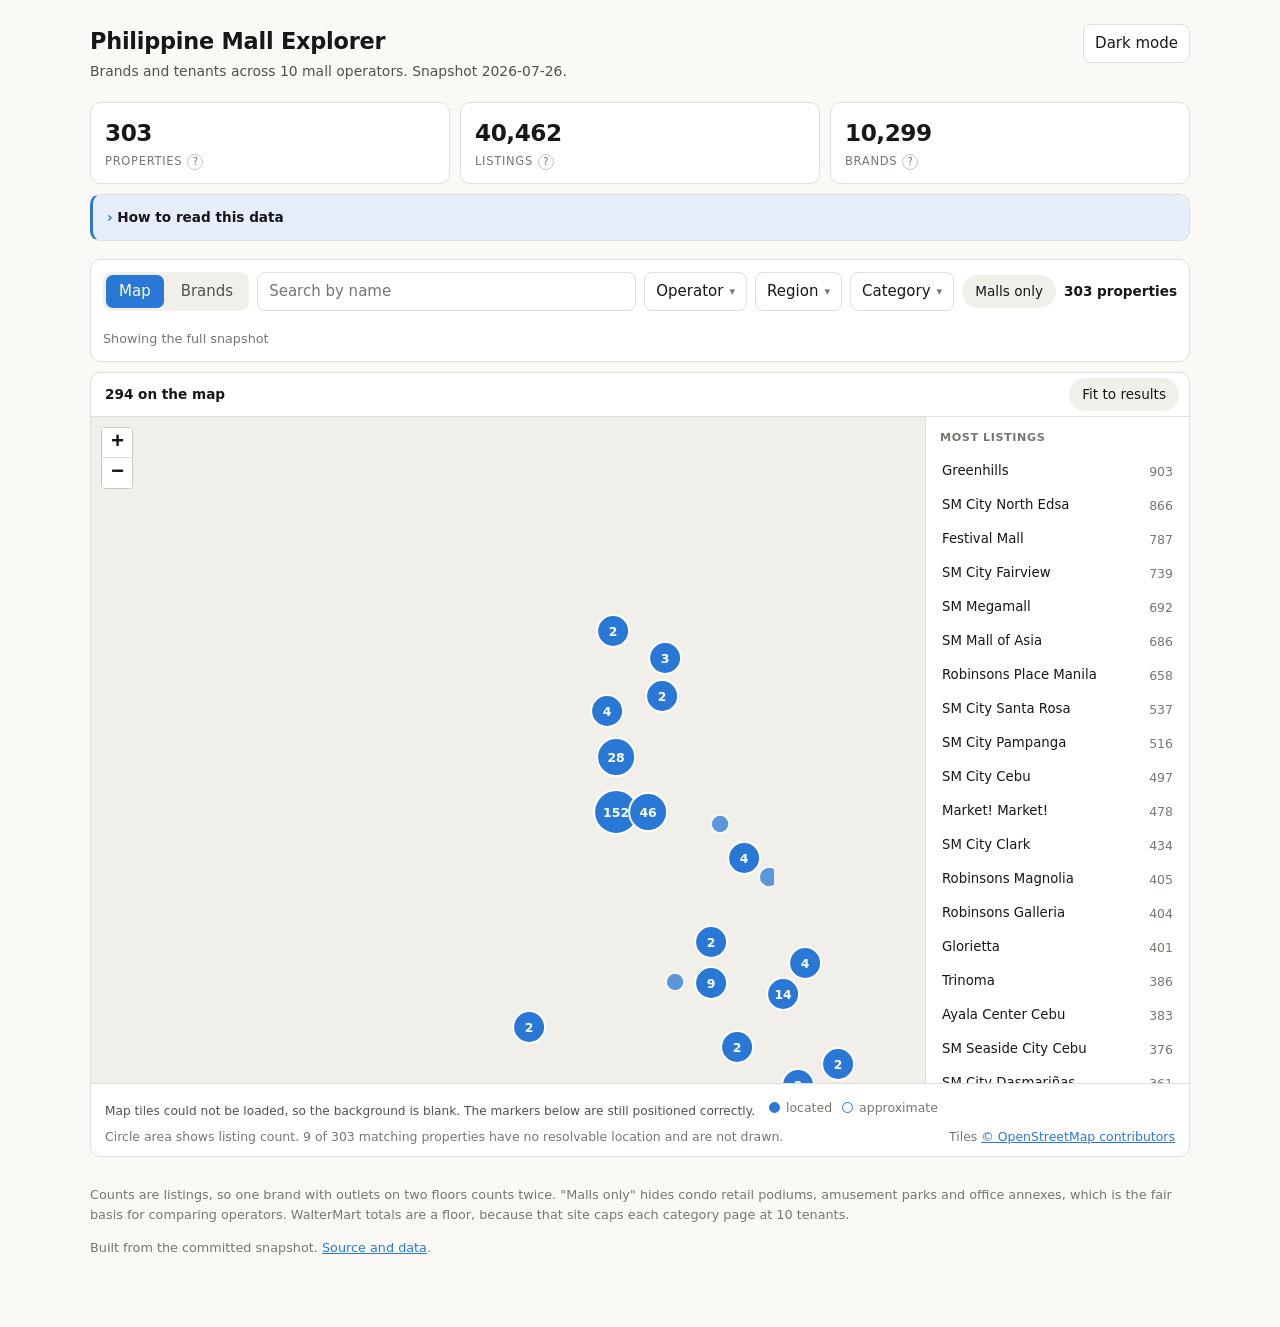
==== commit a64f0cc9: "contain Leaflet's z-index scale so overlays paint above the map An open filter dropdown showed three" ====
--- a/4_website/site/index.html
+++ b/4_website/site/index.html
@@ -12,13 +12,13 @@
       content="default-src 'none'; script-src 'self'; style-src 'self'; connect-src 'self'; img-src 'self' data: https://tile.openstreetmap.org; base-uri 'none'; form-action 'none';">
 <meta name="referrer" content="no-referrer">
 <link rel="icon" href="data:image/svg+xml,%3Csvg xmlns='http://www.w3.org/2000/svg' viewBox='0 0 16 16'%3E%3Crect width='16' height='16' rx='3' fill='%232a78d6'/%3E%3C/svg%3E">
-<link rel="stylesheet" href="styles.css?v=2f6a2d4e">
+<link rel="stylesheet" href="styles.css?v=bc7e8d10">
 </head>
 <body data-bundle="data-33032df8560a.json" data-snapshot="2026-07-26"
       data-tiles="https://tile.openstreetmap.org/{z}/{x}/{y}.png"
       data-tile-attribution="© OpenStreetMap contributors"
       data-tile-referrer="strict-origin-when-cross-origin"
-      data-assets="2f6a2d4e">
+      data-assets="bc7e8d10">
 <div class="wrap">
 
   <header>
@@ -101,6 +101,6 @@
   </main>
 
 </div>
-<script src="app.js?v=2f6a2d4e" type="module"></script>
+<script src="app.js?v=bc7e8d10" type="module"></script>
 </body>
 </html>
--- a/4_website/site/styles.css
+++ b/4_website/site/styles.css
@@ -306,6 +306,33 @@
   .dd-panel { min-width: 100%; max-height: 260px; }
 }
 
+/* ---------- layering ----------
+   Leaflet brings its own z-index scale: panes at 400-700, its controls at 800,
+   popups at 1000. Those numbers are only Leaflet's business if something
+   contains them, and nothing did. `.leaflet-container` is positioned with
+   `z-index: auto`, which forms no stacking context, so all of them competed in
+   the root context against ours - and 400 beats the 20 on an open dropdown.
+   The panel was laid out, styled, and painted over by the tiles.
+
+   Hit testing could not see it: `.leaflet-tile-container` sets
+   `pointer-events: none`, so elementFromPoint returned the panel while the
+   reader saw the map. Only pixels catch this, which is what the e2e test reads.
+
+   `isolation: isolate` contains the map's scale without inventing a z-index for
+   it. The rest is stated rather than left to the painting order of
+   non-positioned stacking contexts: the blocks that open things over the map
+   sit above it, in the order they overlap each other.
+
+   That order is not decorative. Each block's overlay hangs downward into the
+   block below - tooltips from the tiles into the controls, dropdowns from the
+   controls over the map - and the two can be open together, because opening a
+   dropdown dismisses a tooltip but opening a tooltip leaves a dropdown alone.
+   Giving the tiles and the controls the same layer let tree order decide, and
+   the control bar sliced the last line off every stat explanation. */
+#map { isolation: isolate; }
+.stats { position: relative; z-index: 2; }
+.controls { position: relative; z-index: 1; }
+
 /* ---------- map ----------
    leaflet.css is injected at runtime, so it lands after this file and wins any
    tie on specificity. Every override below is therefore scoped by #mapPanel,
